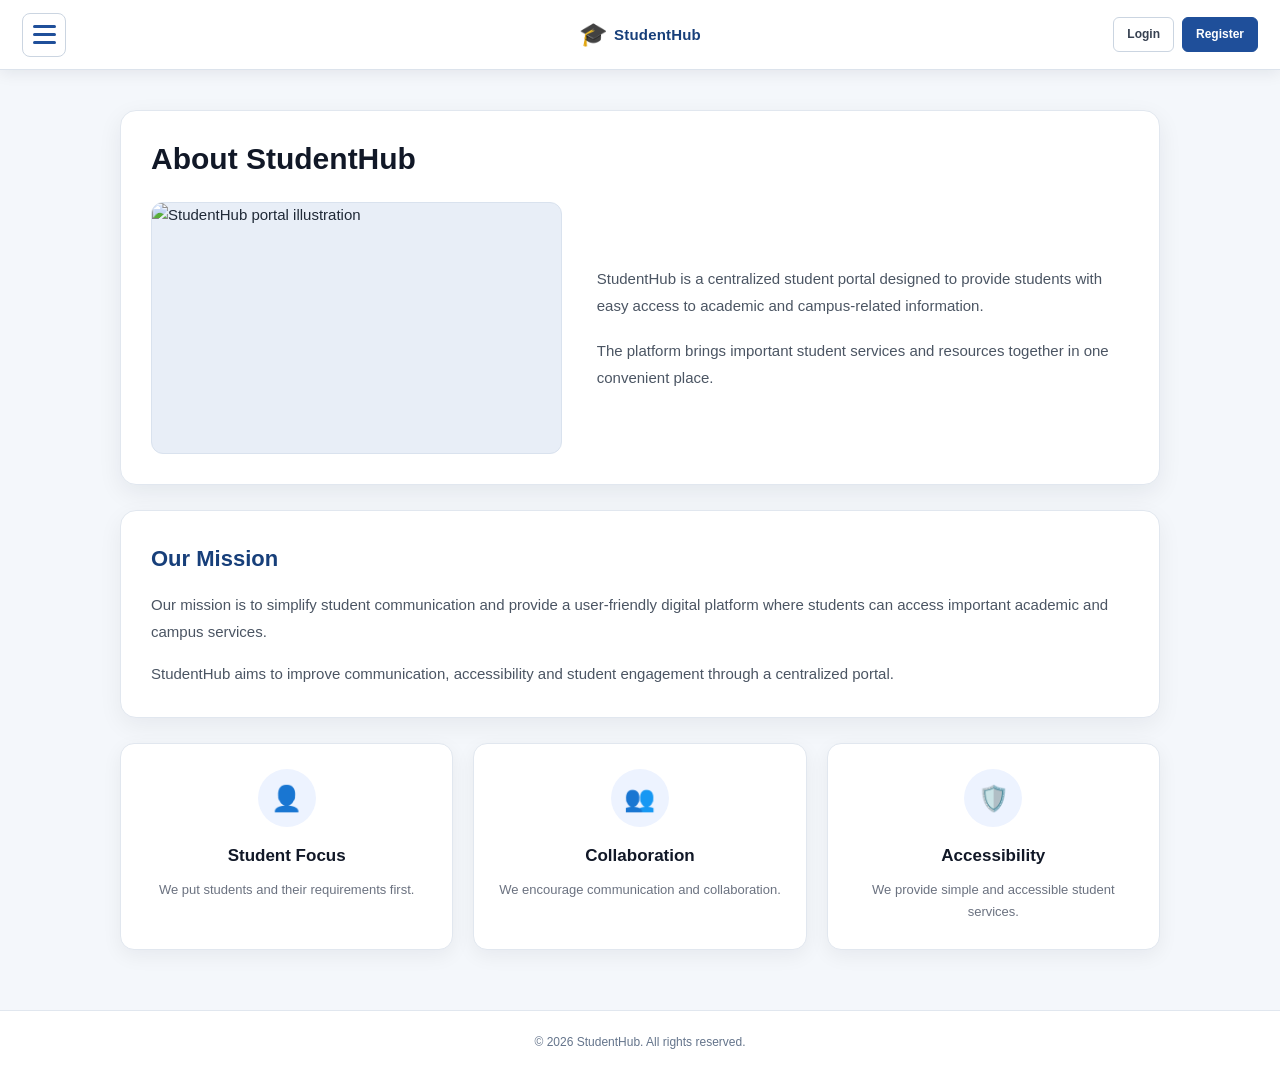
==== html/about.html @ d305c28e "Whole Push" ====
<!DOCTYPE html>
<html lang="en">

<head>

    <meta charset="UTF-8">

    <meta name="viewport"
          content="width=device-width, initial-scale=1.0">

    <title>StudentHub - About</title>

    <link rel="stylesheet"
          href="css/about.css">

</head>


<body>


<!-- =====================================================
     HEADER
     ===================================================== -->

<header class="site-header">


    <!-- =================================================
         3-LINE DROPDOWN MENU
         ================================================= -->

    <div class="menu-container">

        <details class="menu-details">


            <!-- 3 LINE BUTTON -->

            <summary class="menu-button"
                     aria-label="Open navigation menu">

                <span></span>
                <span></span>
                <span></span>

            </summary>


            <!-- =================================================
                 DROPDOWN MENU
                 ================================================= -->

            <nav class="dropdown-menu"
                 aria-label="Main navigation">


                <a href="index.html">

                    🏠
                    <span>Home</span>

                </a>


                <a href="about.html"
                   aria-current="page">

                    ⓘ
                    <span>About</span>

                </a>


                <a href="dashboard.html">

                    ▣
                    <span>Dashboard</span>

                </a>


                <a href="events.html">

                    ▦
                    <span>Events</span>

                </a>


                <a href="profile.html">

                    👤
                    <span>Profile</span>

                </a>


                <a href="contact.html">

                    ✉
                    <span>Contact</span>

                </a>


                <a href="admin.html">

                    ◉
                    <span>Admin</span>

                </a>


                <a href="faq.html">

                    ?
                    <span>FAQ</span>

                </a>


                <a href="feedback.html">

                    ♡
                    <span>Feedback</span>

                </a>


            </nav>


        </details>

    </div>



    <!-- =================================================
         CENTER LOGO
         ================================================= -->

    <a href="index.html"
       class="logo"
       aria-label="StudentHub Home">


        <span class="logo-icon">
            🎓
        </span>


        <span class="logo-text">
            StudentHub
        </span>


    </a>



    <!-- =================================================
         LOGIN / REGISTER
         ================================================= -->

    <div class="auth-buttons">


        <a href="login.html">
            Login
        </a>


        <a href="register.html">
            Register
        </a>


    </div>


</header>



<!-- =====================================================
     MAIN PAGE LAYOUT
     ===================================================== -->

<div class="page-layout">


    <!-- =================================================
         MAIN CONTENT
         ================================================= -->

    <main class="main-content">


        <!-- =================================================
             ABOUT SECTION
             ================================================= -->

        <section class="about-section"
                 aria-labelledby="about-title">


            <h1 id="about-title">
                About StudentHub
            </h1>



            <div class="about-introduction">


                <!-- ABOUT IMAGE -->

                <div class="about-image">

                    <img src="images/about-image.jpg"
                         alt="StudentHub portal illustration">

                </div>



                <!-- ABOUT DESCRIPTION -->

                <div class="about-description">


                    <p>

                        StudentHub is a centralized student
                        portal designed to provide students
                        with easy access to academic and
                        campus-related information.

                    </p>


                    <p>

                        The platform brings important
                        student services and resources
                        together in one convenient place.

                    </p>


                </div>


            </div>


        </section>



        <!-- =================================================
             MISSION SECTION
             ================================================= -->

        <section class="mission-section"
                 aria-labelledby="mission-title">


            <h2 id="mission-title">
                Our Mission
            </h2>


            <p>

                Our mission is to simplify student
                communication and provide a
                user-friendly digital platform where
                students can access important
                academic and campus services.

            </p>


            <p>

                StudentHub aims to improve communication,
                accessibility and student engagement
                through a centralized portal.

            </p>


        </section>



        <!-- =================================================
             VALUES SECTION
             ================================================= -->

        <section class="values-section"
                 aria-labelledby="values-title">


            <h2 id="values-title"
                class="visually-hidden">

                StudentHub Values

            </h2>



            <!-- VALUE 1 -->

            <article class="value-card">


                <div class="value-icon"
                     aria-hidden="true">

                    👤

                </div>


                <h3>
                    Student Focus
                </h3>


                <p>

                    We put students and their
                    requirements first.

                </p>


            </article>



            <!-- VALUE 2 -->

            <article class="value-card">


                <div class="value-icon"
                     aria-hidden="true">

                    👥

                </div>


                <h3>
                    Collaboration
                </h3>


                <p>

                    We encourage communication
                    and collaboration.

                </p>


            </article>



            <!-- VALUE 3 -->

            <article class="value-card">


                <div class="value-icon"
                     aria-hidden="true">

                    🛡️

                </div>


                <h3>
                    Accessibility
                </h3>


                <p>

                    We provide simple and
                    accessible student services.

                </p>


            </article>


        </section>


    </main>


</div>



<!-- =====================================================
     FOOTER
     ===================================================== -->

<footer class="site-footer">


    <p>

        &copy; 2026 StudentHub.
        All rights reserved.

    </p>


</footer>


</body>

</html>
---- html/css/about.css ----
/* =========================================================
   STUDENTHUB - ABOUT PAGE
   COMPLETE CSS
   HTML5 DROPDOWN - NO JAVASCRIPT
   ========================================================= */


/* =========================================================
   1. GLOBAL RESET
   ========================================================= */

*,
*::before,
*::after {
    box-sizing: border-box;
}


html {
    margin: 0;
    padding: 0;
    width: 100%;
    min-height: 100%;
    scroll-behavior: smooth;
}


body {
    margin: 0;
    padding: 0;

    width: 100%;
    min-height: 100vh;

    font-family:
        Arial,
        Helvetica,
        sans-serif;

    font-size: 15px;

    line-height: 1.6;

    color: #1f2937;

    background:
        #f4f7fb;
}


/* =========================================================
   2. LINKS
   ========================================================= */

a {
    color: inherit;
}


/* =========================================================
   3. HEADER
   ========================================================= */

.site-header {

    position: relative;

    z-index: 9999;

    width: 100%;

    height: 70px;

    display: grid;

    grid-template-columns:
        1fr
        auto
        1fr;

    align-items: center;

    padding:
        8px 22px;

    background:
        #ffffff;

    border-bottom:
        1px solid #dce3ec;

    box-shadow:
        0 3px 15px
        rgba(15, 23, 42, 0.08);

    overflow: visible;
}


/* =========================================================
   4. MENU CONTAINER
   ========================================================= */

.menu-container {

    position: relative;

    justify-self: start;

    width: 44px;

    height: 44px;

    z-index: 99999;

    overflow: visible;
}


/* =========================================================
   5. DETAILS
   ========================================================= */

.menu-details {

    position: relative;

    display: block;

    width: 44px;

    margin: 0;

    padding: 0;
}


/* =========================================================
   6. REMOVE DEFAULT DETAILS ARROW
   ========================================================= */

.menu-details > summary {
    list-style: none;
}


.menu-details > summary::-webkit-details-marker {
    display: none;
}


.menu-details > summary::marker {
    display: none;
}


/* =========================================================
   7. MENU BUTTON
   ========================================================= */

.menu-button {

    width: 44px;

    height: 44px;

    display: flex;

    flex-direction: column;

    align-items: center;

    justify-content: center;

    gap: 5px;

    margin: 0;

    padding: 0;

    background:
        #ffffff;

    border:
        1px solid #cbd5e1;

    border-radius:
        8px;

    cursor:
        pointer;

    user-select:
        none;

    position:
        relative;

    z-index:
        100000;
}


/* =========================================================
   8. MENU LINES
   ========================================================= */

.menu-button span {

    display: block;

    width: 23px;

    height: 3px;

    background:
        #1f4f9a;

    border-radius:
        5px;

    transition:
        transform 0.25s ease,
        opacity 0.25s ease;
}


/* =========================================================
   9. MENU HOVER
   ========================================================= */

.menu-button:hover {

    background:
        #edf3ff;

    border-color:
        #9bb8e5;
}


/* =========================================================
   10. MENU FOCUS
   ========================================================= */

.menu-button:focus-visible {

    outline:
        3px solid
        rgba(37, 99, 235, 0.25);

    outline-offset:
        3px;
}


/* =========================================================
   11. OPEN MENU
   ========================================================= */

.menu-details[open]
> .menu-button {

    background:
        #edf3ff;

    border-color:
        #9bb8e5;
}


/* =========================================================
   12. HAMBURGER TO X
   ========================================================= */

.menu-details[open]
> .menu-button
span:nth-child(1) {

    transform:
        translateY(8px)
        rotate(45deg);
}


.menu-details[open]
> .menu-button
span:nth-child(2) {

    opacity:
        0;
}


.menu-details[open]
> .menu-button
span:nth-child(3) {

    transform:
        translateY(-8px)
        rotate(-45deg);
}


/* =========================================================
   13. DROPDOWN MENU
   ========================================================= */

.dropdown-menu {

    position:
        absolute;

    top:
        calc(100% + 10px);

    left:
        0;

    width:
        270px;

    max-width:
        calc(100vw - 20px);

    display:
        none;

    flex-direction:
        column;

    gap:
        2px;

    margin:
        0;

    padding:
        8px;

    background:
        #ffffff;

    border:
        1px solid #d5deeb;

    border-radius:
        12px;

    box-shadow:
        0 15px 40px
        rgba(15, 23, 42, 0.20);

    overflow:
        hidden;

    z-index:
        999999;
}


/* =========================================================
   14. DISPLAY DROPDOWN WHEN OPEN
   ========================================================= */

.menu-details[open]
> .dropdown-menu {

    display:
        flex;

    animation:
        menu-open
        0.2s
        ease-out;
}


/* =========================================================
   15. DROPDOWN ANIMATION
   ========================================================= */

@keyframes menu-open {

    from {

        opacity:
            0;

        transform:
            translateY(-8px);
    }

    to {

        opacity:
            1;

        transform:
            translateY(0);
    }
}


/* =========================================================
   16. DROPDOWN LINKS
   ========================================================= */

.dropdown-menu a {

    width:
        100%;

    min-height:
        42px;

    display:
        flex;

    align-items:
        center;

    gap:
        10px;

    padding:
        10px 12px;

    margin:
        0;

    box-sizing:
        border-box;

    border-radius:
        8px;

    color:
        #243447;

    background:
        transparent;

    font-family:
        Arial,
        Helvetica,
        sans-serif;

    font-size:
        14px;

    font-weight:
        600;

    line-height:
        1.3;

    text-decoration:
        none;

    white-space:
        nowrap;

    transition:
        background 0.2s ease,
        color 0.2s ease,
        padding-left 0.2s ease;
}


/* =========================================================
   17. DROPDOWN LINK HOVER
   ========================================================= */

.dropdown-menu a:hover {

    background:
        #edf3ff;

    color:
        #1f4f9a;

    padding-left:
        16px;
}


/* =========================================================
   18. ACTIVE PAGE
   ========================================================= */

.dropdown-menu a[aria-current="page"] {

    background:
        #e7efff;

    color:
        #1f4f9a;

    font-weight:
        800;
}


/* =========================================================
   19. LOGO
   ========================================================= */

.logo {

    justify-self:
        center;

    display:
        flex;

    align-items:
        center;

    justify-content:
        center;

    gap:
        6px;

    color:
        #173f7a;

    font-family:
        Arial,
        Helvetica,
        sans-serif;

    font-size:
        15px;

    font-weight:
        800;

    text-decoration:
        none;
}


/* =========================================================
   20. LOGO ICON
   ========================================================= */

.logo-icon {

    display:
        inline-flex;

    align-items:
        center;

    justify-content:
        center;

    font-size:
        23px;

    line-height:
        1;
}


/* =========================================================
   21. LOGO TEXT
   ========================================================= */

.logo-text {

    font-size:
        15px;

    font-weight:
        800;

    letter-spacing:
        0.2px;
}


/* =========================================================
   22. AUTH BUTTONS
   ========================================================= */

.auth-buttons {

    justify-self:
        end;

    display:
        flex;

    align-items:
        center;

    gap:
        8px;
}


/* =========================================================
   23. AUTH LINKS
   ========================================================= */

.auth-buttons a {

    display:
        inline-flex;

    align-items:
        center;

    justify-content:
        center;

    min-height:
        34px;

    padding:
        7px 13px;

    border:
        1px solid #cbd5e1;

    border-radius:
        6px;

    background:
        #ffffff;

    color:
        #374151;

    font-family:
        Arial,
        Helvetica,
        sans-serif;

    font-size:
        12px;

    font-weight:
        700;

    text-decoration:
        none;

    transition:
        background 0.2s ease,
        color 0.2s ease,
        border-color 0.2s ease,
        transform 0.2s ease;
}


/* =========================================================
   24. AUTH HOVER
   ========================================================= */

.auth-buttons a:hover {

    background:
        #edf3ff;

    color:
        #1f4f9a;

    border-color:
        #a9c2e6;

    transform:
        translateY(-1px);
}


/* =========================================================
   25. REGISTER BUTTON
   ========================================================= */

.auth-buttons a:last-child {

    color:
        #ffffff;

    background:
        #1f4f9a;

    border-color:
        #1f4f9a;
}


.auth-buttons a:last-child:hover {

    color:
        #ffffff;

    background:
        #163d79;

    border-color:
        #163d79;
}


/* =========================================================
   26. PAGE LAYOUT
   ========================================================= */

.page-layout {

    width:
        100%;

    min-height:
        calc(100vh - 70px);

    display:
        block;
}


/* =========================================================
   27. MAIN CONTENT
   ========================================================= */

.main-content {

    width:
        100%;

    max-width:
        1100px;

    margin:
        0 auto;

    padding:
        40px 30px 60px;
}


/* =========================================================
   28. ABOUT SECTION
   ========================================================= */

.about-section {

    width:
        100%;

    margin:
        0;

    padding:
        30px;

    background:
        #ffffff;

    border:
        1px solid #e1e7ef;

    border-radius:
        16px;

    box-shadow:
        0 8px 25px
        rgba(15, 23, 42, 0.07);
}


/* =========================================================
   29. ABOUT TITLE
   ========================================================= */

.about-section h1 {

    margin:
        0 0 25px;

    color:
        #111827;

    font-family:
        Arial,
        Helvetica,
        sans-serif;

    font-size:
        30px;

    font-weight:
        800;

    line-height:
        1.2;
}


/* =========================================================
   30. ABOUT INTRODUCTION
   ========================================================= */

.about-introduction {

    width:
        100%;

    display:
        grid;

    grid-template-columns:
        minmax(280px, 42%)
        1fr;

    align-items:
        center;

    gap:
        35px;
}


/* =========================================================
   31. ABOUT IMAGE
   ========================================================= */

.about-image {

    width:
        100%;

    min-height:
        250px;

    overflow:
        hidden;

    border-radius:
        12px;

    background:
        #e8eef7;

    border:
        1px solid #d9e2ee;
}


/* =========================================================
   32. ABOUT IMAGE IMG
   ========================================================= */

.about-image img {

    display:
        block;

    width:
        100%;

    height:
        250px;

    object-fit:
        cover;

    object-position:
        center;
}


/* =========================================================
   33. ABOUT DESCRIPTION
   ========================================================= */

.about-description {

    width:
        100%;
}


/* =========================================================
   34. DESCRIPTION PARAGRAPHS
   ========================================================= */

.about-description p {

    margin:
        0 0 18px;

    color:
        #4b5563;

    font-family:
        Arial,
        Helvetica,
        sans-serif;

    font-size:
        15px;

    line-height:
        1.8;
}


.about-description p:last-child {

    margin-bottom:
        0;
}


/* =========================================================
   35. MISSION SECTION
   ========================================================= */

.mission-section {

    width:
        100%;

    margin:
        25px 0 0;

    padding:
        30px;

    background:
        #ffffff;

    border:
        1px solid #e1e7ef;

    border-radius:
        16px;

    box-shadow:
        0 8px 25px
        rgba(15, 23, 42, 0.06);
}


/* =========================================================
   36. MISSION TITLE
   ========================================================= */

.mission-section h2 {

    margin:
        0 0 15px;

    color:
        #173f7a;

    font-size:
        22px;

    font-weight:
        800;
}


/* =========================================================
   37. MISSION TEXT
   ========================================================= */

.mission-section p {

    margin:
        0 0 15px;

    color:
        #4b5563;

    font-size:
        15px;

    line-height:
        1.8;
}


.mission-section p:last-child {

    margin-bottom:
        0;
}


/* =========================================================
   38. VALUES SECTION
   ========================================================= */

.values-section {

    width:
        100%;

    margin:
        25px 0 0;

    display:
        grid;

    grid-template-columns:
        repeat(3, 1fr);

    gap:
        20px;
}


/* =========================================================
   39. VALUE CARD
   ========================================================= */

.value-card {

    min-width:
        0;

    padding:
        25px 20px;

    text-align:
        center;

    background:
        #ffffff;

    border:
        1px solid #e1e7ef;

    border-radius:
        14px;

    box-shadow:
        0 6px 20px
        rgba(15, 23, 42, 0.06);

    transition:
        transform 0.25s ease,
        box-shadow 0.25s ease,
        border-color 0.25s ease;
}


/* =========================================================
   40. VALUE CARD HOVER
   ========================================================= */

.value-card:hover {

    transform:
        translateY(-5px);

    border-color:
        #bdd0eb;

    box-shadow:
        0 12px 28px
        rgba(15, 23, 42, 0.10);
}


/* =========================================================
   41. VALUE ICON
   ========================================================= */

.value-icon {

    width:
        58px;

    height:
        58px;

    display:
        flex;

    align-items:
        center;

    justify-content:
        center;

    margin:
        0 auto 15px;

    border-radius:
        50%;

    background:
        #edf3ff;

    color:
        #1f4f9a;

    font-size:
        25px;
}


/* =========================================================
   42. VALUE TITLE
   ========================================================= */

.value-card h3 {

    margin:
        0 0 10px;

    color:
        #111827;

    font-size:
        17px;

    font-weight:
        800;
}


/* =========================================================
   43. VALUE DESCRIPTION
   ========================================================= */

.value-card p {

    margin:
        0;

    color:
        #6b7280;

    font-size:
        13px;

    line-height:
        1.7;
}


/* =========================================================
   44. VISUALLY HIDDEN
   ========================================================= */

.visually-hidden {

    position:
        absolute;

    width:
        1px;

    height:
        1px;

    padding:
        0;

    margin:
        -1px;

    overflow:
        hidden;

    clip:
        rect(0, 0, 0, 0);

    white-space:
        nowrap;

    border:
        0;
}


/* =========================================================
   45. FOOTER
   ========================================================= */

.site-footer {

    width:
        100%;

    padding:
        22px 20px;

    background:
        #ffffff;

    border-top:
        1px solid #e1e7ef;

    text-align:
        center;

    color:
        #64748b;

    font-size:
        12px;
}


.site-footer p {

    margin:
        0;

    line-height:
        1.6;
}


/* =========================================================
   46. TABLET
   ========================================================= */

@media (max-width: 900px) {

    .main-content {

        padding:
            30px 20px 50px;
    }


    .about-introduction {

        grid-template-columns:
            1fr;

        gap:
            25px;
    }


    .about-image {

        max-width:
            600px;

        margin:
            0 auto;
    }


    .values-section {

        grid-template-columns:
            repeat(2, 1fr);
    }

}


/* =========================================================
   47. MOBILE
   ========================================================= */

@media (max-width: 600px) {

    .site-header {

        height:
            64px;

        min-height:
            64px;

        padding:
            8px 12px;
    }


    .menu-container {

        width:
            40px;

        height:
            40px;
    }


    .menu-details {

        width:
            40px;
    }


    .menu-button {

        width:
            40px;

        height:
            40px;
    }


    .menu-button span {

        width:
            21px;

        height:
            2px;
    }


    .dropdown-menu {

        width:
            250px;

        max-width:
            calc(100vw - 20px);
    }


    .dropdown-menu a {

        min-height:
            40px;

        font-size:
            13px;
    }


    .logo {

        gap:
            4px;

        font-size:
            12px;
    }


    .logo-icon {

        font-size:
            19px;
    }


    .logo-text {

        font-size:
            12px;
    }


    .auth-buttons {

        gap:
            4px;
    }


    .auth-buttons a {

        min-height:
            30px;

        padding:
            5px 8px;

        font-size:
            10px;
    }


    .main-content {

        padding:
            18px 12px 35px;
    }


    .about-section {

        padding:
            20px;

        border-radius:
            12px;
    }


    .about-section h1 {

        font-size:
            24px;

        margin-bottom:
            20px;
    }


    .about-image {

        min-height:
            200px;
    }


    .about-image img {

        height:
            200px;
    }


    .about-description p {

        font-size:
            14px;

        line-height:
            1.7;
    }


    .mission-section {

        padding:
            20px;

        border-radius:
            12px;
    }


    .mission-section h2 {

        font-size:
            20px;
    }


    .mission-section p {

        font-size:
            14px;
    }


    .values-section {

        grid-template-columns:
            1fr;

        gap:
            15px;
    }


    .value-card {

        padding:
            22px 18px;
    }

}


/* =========================================================
   48. SMALL MOBILE
   ========================================================= */

@media (max-width: 400px) {

    .site-header {

        grid-template-columns:
            40px
            1fr
            auto;

        padding:
            7px 8px;
    }


    .logo-text {

        font-size:
            10px;
    }


    .logo-icon {

        font-size:
            16px;
    }


    .auth-buttons a {

        padding:
            4px 6px;

        font-size:
            9px;
    }


    .dropdown-menu {

        width:
            235px;

        max-width:
            calc(100vw - 16px);
    }


    .main-content {

        padding:
            12px 8px 30px;
    }


    .about-section {

        padding:
            16px;
    }


    .about-section h1 {

        font-size:
            22px;
    }

}


/* =========================================================
   49. ACCESSIBILITY
   ========================================================= */

a:focus-visible,
summary:focus-visible {

    outline:
        3px solid
        rgba(37, 99, 235, 0.30);

    outline-offset:
        3px;
}


/* =========================================================
   50. REDUCED MOTION
   ========================================================= */

@media (prefers-reduced-motion: reduce) {

    *,
    *::before,
    *::after {

        animation:
            none !important;

        transition:
            none !important;

        scroll-behavior:
            auto !important;
    }

}
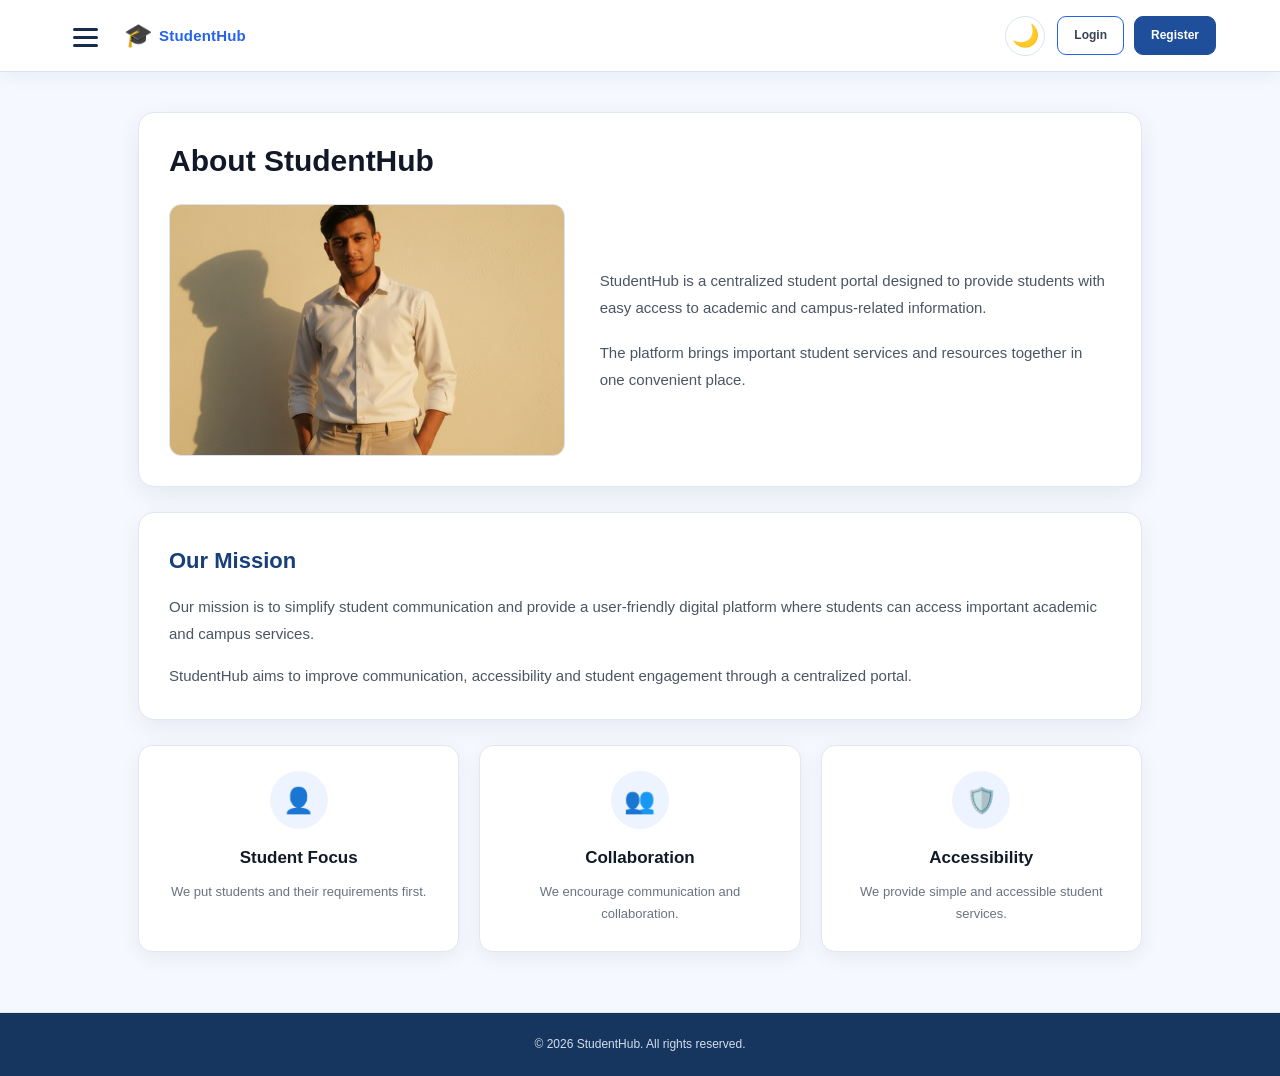
==== commit 41f9598f: "Update StudentHub pages and features Apply the shared design, connect student and contact flows to M" ====
--- a/html/about.html
+++ b/html/about.html
@@ -2,7 +2,6 @@
 <html lang="en">
 
 <head>
-
     <meta charset="UTF-8">
 
     <meta name="viewport"
@@ -10,301 +9,362 @@
 
     <title>StudentHub - About</title>
 
-    <link rel="stylesheet"
-          href="css/about.css">
-
+    <link rel="stylesheet" href="css/about.css">
+
+    <style>
+        /* ==========================================
+           HEADER - HAMBURGER MENU + THEME
+           ========================================== */
+
+        .site-header {
+            display: flex;
+            align-items: center;
+            width: 100%;
+        }
+
+        .menu-container {
+            position: relative;
+            flex-shrink: 0;
+        }
+
+        .menu-button {
+            width: 42px;
+            height: 42px;
+            border: none;
+            background: transparent;
+            cursor: pointer;
+            display: flex;
+            flex-direction: column;
+            justify-content: center;
+            align-items: center;
+            gap: 5px;
+            border-radius: 6px;
+            padding: 0;
+        }
+
+        .menu-button span {
+            display: block;
+            width: 25px;
+            height: 3px;
+            background: currentColor;
+            border-radius: 3px;
+            transition: 0.3s;
+        }
+
+        .menu-button:hover {
+            background: rgba(127, 127, 127, 0.15);
+        }
+
+        .dropdown-menu {
+            display: none;
+            position: absolute;
+            top: 48px;
+            left: 0;
+            width: 220px;
+            padding: 10px;
+            flex-direction: column;
+            gap: 5px;
+            background: #ffffff;
+            border-radius: 8px;
+            box-shadow: 0 8px 25px rgba(0, 0, 0, 0.20);
+            z-index: 1000;
+        }
+
+        .dropdown-menu.active {
+            display: flex;
+        }
+
+        .dropdown-menu a {
+            padding: 10px;
+            text-decoration: none;
+            color: #222222;
+            border-radius: 6px;
+        }
+
+        .dropdown-menu a:hover {
+            background: #eeeeee;
+        }
+
+        /* ==========================================
+           LOGO AND RIGHT-SIDE CONTROLS
+           ========================================== */
+
+        .logo {
+            margin-left: 20px;
+        }
+
+        .header-right {
+            margin-left: auto;
+            display: flex;
+            align-items: center;
+            justify-content: flex-end;
+            gap: 12px;
+        }
+
+        .theme-button {
+            width: 42px;
+            height: 42px;
+            border: none;
+            background: transparent;
+            font-size: 22px;
+            cursor: pointer;
+            border-radius: 6px;
+            padding: 0;
+        }
+
+        .theme-button:hover {
+            background: rgba(127, 127, 127, 0.15);
+        }
+
+        .auth-buttons {
+            display: flex;
+            align-items: center;
+            gap: 10px;
+        }
+
+        .auth-buttons a {
+            display: inline-flex;
+            align-items: center;
+            justify-content: center;
+            padding: 9px 16px;
+            text-decoration: none;
+            border-radius: 6px;
+            white-space: nowrap;
+        }
+
+        /* ==========================================
+           DARK THEME
+           ========================================== */
+
+        body {
+            transition: background-color 0.3s ease, color 0.3s ease;
+        }
+
+        body.dark-theme {
+            background: #111827;
+            color: #f3f4f6;
+        }
+
+        body.dark-theme .site-header,
+        body.dark-theme .about-section,
+        body.dark-theme .mission-section,
+        body.dark-theme .value-card,
+        body.dark-theme .site-footer {
+            background: #1f2937;
+            color: #f3f4f6;
+        }
+
+        body.dark-theme .dropdown-menu {
+            background: #1f2937;
+        }
+
+        body.dark-theme .dropdown-menu a {
+            color: #ffffff;
+        }
+
+        body.dark-theme .dropdown-menu a:hover {
+            background: #374151;
+        }
+
+        body.dark-theme p,
+        body.dark-theme h1,
+        body.dark-theme h2,
+        body.dark-theme h3 {
+            color: #f3f4f6;
+        }
+
+        /* ==========================================
+           MOBILE
+           ========================================== */
+
+        @media (max-width: 768px) {
+
+            .header-right {
+                gap: 6px;
+            }
+
+            .auth-buttons {
+                gap: 5px;
+            }
+
+            .auth-buttons a {
+                padding: 7px 10px;
+                font-size: 14px;
+            }
+
+            .logo {
+                margin-left: 10px;
+            }
+
+            .logo-text {
+                font-size: 18px;
+            }
+        }
+    </style>
+    <link rel="stylesheet" href="css/shared.css">
 </head>
 
-
 <body>
 
-
-<!-- =====================================================
-     HEADER
-     ===================================================== -->
-
 <header class="site-header">
 
-
-    <!-- =================================================
-         3-LINE DROPDOWN MENU
-         ================================================= -->
-
+    <!-- HAMBURGER MENU -->
     <div class="menu-container">
 
-        <details class="menu-details">
-
-
-            <!-- 3 LINE BUTTON -->
-
-            <summary class="menu-button"
-                     aria-label="Open navigation menu">
-
-                <span></span>
-                <span></span>
-                <span></span>
-
-            </summary>
-
-
-            <!-- =================================================
-                 DROPDOWN MENU
-                 ================================================= -->
-
-            <nav class="dropdown-menu"
-                 aria-label="Main navigation">
-
-
-                <a href="index.html">
-
-                    🏠
-                    <span>Home</span>
-
-                </a>
-
-
-                <a href="about.html"
-                   aria-current="page">
-
-                    ⓘ
-                    <span>About</span>
-
-                </a>
-
-
-                <a href="dashboard.html">
-
-                    ▣
-                    <span>Dashboard</span>
-
-                </a>
-
-
-                <a href="events.html">
-
-                    ▦
-                    <span>Events</span>
-
-                </a>
-
-
-                <a href="profile.html">
-
-                    👤
-                    <span>Profile</span>
-
-                </a>
-
-
-                <a href="contact.html">
-
-                    ✉
-                    <span>Contact</span>
-
-                </a>
-
-
-                <a href="admin.html">
-
-                    ◉
-                    <span>Admin</span>
-
-                </a>
-
-
-                <a href="faq.html">
-
-                    ?
-                    <span>FAQ</span>
-
-                </a>
-
-
-                <a href="feedback.html">
-
-                    ♡
-                    <span>Feedback</span>
-
-                </a>
-
-
-            </nav>
-
-
-        </details>
+        <button id="menuToggle"
+                class="menu-button"
+                type="button"
+                aria-label="Open navigation menu"
+                aria-expanded="false">
+
+            <span></span>
+            <span></span>
+            <span></span>
+
+        </button>
+
+        <!-- NAVIGATION -->
+        <nav id="sidebar"
+             class="dropdown-menu"
+             aria-label="Main navigation">
+
+            <a href="index.html">🏠 <span>Home</span></a>
+
+            <a href="about.html" aria-current="page">
+                ⓘ <span>About</span>
+            </a>
+
+            <a href="dashboard.php">▣ <span>Dashboard</span></a>
+
+            <a href="events.html">▦ <span>Events</span></a>
+
+            <a href="profile.php">👤 <span>Profile</span></a>
+
+            <a href="contact.html">✉ <span>Contact</span></a>
+
+            <a href="admin.html">◉ <span>Admin</span></a>
+
+            <a href="faq.html">? <span>FAQ</span></a>
+
+            <a href="faq.html#feedback">♡ <span>Feedback</span></a>
+
+        </nav>
 
     </div>
 
 
-
-    <!-- =================================================
-         CENTER LOGO
-         ================================================= -->
-
+    <!-- LOGO -->
     <a href="index.html"
        class="logo"
        aria-label="StudentHub Home">
 
-
-        <span class="logo-icon">
-            🎓
-        </span>
-
-
-        <span class="logo-text">
-            StudentHub
-        </span>
-
+        <span class="logo-icon">🎓</span>
+
+        <span class="logo-text">StudentHub</span>
 
     </a>
 
 
-
-    <!-- =================================================
-         LOGIN / REGISTER
-         ================================================= -->
-
-    <div class="auth-buttons">
-
-
-        <a href="login.html">
-            Login
-        </a>
-
-
-        <a href="register.html">
-            Register
-        </a>
-
+    <!-- RIGHT SIDE: THEME + LOGIN + REGISTER -->
+    <div class="header-right">
+
+        <button id="themeToggle"
+                class="theme-button"
+                type="button"
+                aria-label="Switch to dark mode">
+            🌙
+        </button>
+
+        <div class="auth-buttons">
+
+            <a href="login.html">
+                Login
+            </a>
+
+            <a href="register.html">
+                Register
+            </a>
+
+        </div>
 
     </div>
 
-
 </header>
 
 
-
-<!-- =====================================================
-     MAIN PAGE LAYOUT
-     ===================================================== -->
-
+<!-- MAIN PAGE LAYOUT -->
 <div class="page-layout">
 
-
-    <!-- =================================================
-         MAIN CONTENT
-         ================================================= -->
-
     <main class="main-content">
 
-
-        <!-- =================================================
-             ABOUT SECTION
-             ================================================= -->
-
+        <!-- ABOUT SECTION -->
         <section class="about-section"
                  aria-labelledby="about-title">
-
 
             <h1 id="about-title">
                 About StudentHub
             </h1>
 
-
-
             <div class="about-introduction">
 
-
-                <!-- ABOUT IMAGE -->
-
                 <div class="about-image">
 
-                    <img src="images/about-image.jpg"
+                    <img src="img.png"
                          alt="StudentHub portal illustration">
 
                 </div>
 
-
-
-                <!-- ABOUT DESCRIPTION -->
-
                 <div class="about-description">
 
-
                     <p>
-
                         StudentHub is a centralized student
                         portal designed to provide students
                         with easy access to academic and
                         campus-related information.
-
                     </p>
 
-
                     <p>
-
                         The platform brings important
                         student services and resources
                         together in one convenient place.
-
                     </p>
 
-
                 </div>
 
-
             </div>
 
-
         </section>
 
 
-
-        <!-- =================================================
-             MISSION SECTION
-             ================================================= -->
-
+        <!-- MISSION SECTION -->
         <section class="mission-section"
                  aria-labelledby="mission-title">
-
 
             <h2 id="mission-title">
                 Our Mission
             </h2>
 
-
             <p>
-
                 Our mission is to simplify student
                 communication and provide a
                 user-friendly digital platform where
                 students can access important
                 academic and campus services.
-
             </p>
 
-
             <p>
-
                 StudentHub aims to improve communication,
                 accessibility and student engagement
                 through a centralized portal.
-
             </p>
 
-
         </section>
 
 
-
-        <!-- =================================================
-             VALUES SECTION
-             ================================================= -->
-
+        <!-- VALUES SECTION -->
         <section class="values-section"
                  aria-labelledby="values-title">
 
-
             <h2 id="values-title"
                 class="visually-hidden">
 
@@ -312,125 +372,73 @@
 
             </h2>
 
-
-
-            <!-- VALUE 1 -->
-
             <article class="value-card">
 
-
-                <div class="value-icon"
-                     aria-hidden="true">
-
+                <div class="value-icon" aria-hidden="true">
                     👤
-
                 </div>
 
-
-                <h3>
-                    Student Focus
-                </h3>
-
+                <h3>Student Focus</h3>
 
                 <p>
-
                     We put students and their
                     requirements first.
-
                 </p>
 
-
             </article>
 
 
-
-            <!-- VALUE 2 -->
-
             <article class="value-card">
 
-
-                <div class="value-icon"
-                     aria-hidden="true">
-
+                <div class="value-icon" aria-hidden="true">
                     👥
-
                 </div>
 
-
-                <h3>
-                    Collaboration
-                </h3>
-
+                <h3>Collaboration</h3>
 
                 <p>
-
                     We encourage communication
                     and collaboration.
-
                 </p>
 
-
             </article>
 
 
-
-            <!-- VALUE 3 -->
-
             <article class="value-card">
 
-
-                <div class="value-icon"
-                     aria-hidden="true">
-
+                <div class="value-icon" aria-hidden="true">
                     🛡️
-
                 </div>
 
-
-                <h3>
-                    Accessibility
-                </h3>
-
+                <h3>Accessibility</h3>
 
                 <p>
-
                     We provide simple and
                     accessible student services.
-
                 </p>
 
-
             </article>
 
-
         </section>
 
-
     </main>
 
-
 </div>
 
 
-
-<!-- =====================================================
-     FOOTER
-     ===================================================== -->
-
+<!-- FOOTER -->
 <footer class="site-footer">
 
-
     <p>
-
         &copy; 2026 StudentHub.
         All rights reserved.
-
     </p>
 
-
 </footer>
 
 
+<!-- JAVASCRIPT -->
+<script src="../javascript/about.js" defer></script>
+
 </body>
-
 </html>
--- a/html/css/shared.css
+++ b/html/css/shared.css
@@ -0,0 +1,384 @@
+:root {
+    color-scheme: light;
+    --font-sans: "Inter", "Segoe UI", Roboto, "Helvetica Neue", Arial, sans-serif;
+    --brand: #2563eb;
+    --brand-strong: #1d4ed8;
+    --page-bg: #f5f8ff;
+    --surface: #ffffff;
+    --text: #172b4d;
+    --muted: #5b6b82;
+    --border: #d9e4f2;
+    --shadow: 0 12px 32px rgba(23, 43, 77, 0.08);
+    --shadow-soft: 0 5px 18px rgba(23, 43, 77, 0.06);
+}
+
+body.dark-theme :is(h1, h2, h3, h4, h5, h6, label, legend, dt, dd) {
+    color: var(--text) !important;
+}
+
+body.dark-theme :is(p, small, figcaption):not(.section-label):not(.page-label) {
+    color: var(--muted) !important;
+}
+
+html {
+    scroll-behavior: smooth;
+}
+
+*,
+*::before,
+*::after {
+    box-sizing: border-box;
+}
+
+body {
+    display: flex;
+    flex-direction: column;
+    min-height: 100vh;
+    margin: 0;
+    font-family: var(--font-sans);
+    font-feature-settings: "kern" 1, "liga" 1;
+    line-height: 1.6;
+    text-rendering: optimizeLegibility;
+    background: var(--page-bg);
+    color: var(--text);
+    transition: background-color 180ms ease, color 180ms ease;
+}
+
+body p,
+body small,
+body figcaption {
+    color: var(--muted);
+}
+
+body :is(h1, h2, h3, h4, h5, h6, label, legend, dt, dd) {
+    color: var(--text);
+}
+
+body.dark-theme {
+    color-scheme: dark;
+    --page-bg: #0f172a;
+    --surface: #1e293b;
+    --text: #f8fafc;
+    --muted: #cbd5e1;
+    --border: #475569;
+    --shadow: 0 12px 32px rgba(0, 0, 0, 0.28);
+    --shadow-soft: 0 5px 18px rgba(0, 0, 0, 0.18);
+}
+
+button,
+input,
+select,
+textarea {
+    font: inherit;
+}
+
+input,
+select,
+textarea,
+button {
+    letter-spacing: inherit;
+}
+
+a,
+button {
+    transition: color 160ms ease, background-color 160ms ease,
+        border-color 160ms ease, box-shadow 160ms ease, transform 160ms ease;
+}
+
+:focus-visible {
+    outline: 3px solid rgba(37, 99, 235, 0.5);
+    outline-offset: 3px;
+}
+
+.site-header,
+.top-header {
+    display: flex;
+    align-items: center;
+    gap: 16px;
+    position: sticky;
+    top: 0;
+    z-index: 1000;
+    min-height: 72px;
+    padding: 12px clamp(16px, 5vw, 64px);
+    background: var(--surface);
+    border-bottom: 1px solid var(--border);
+    box-shadow: 0 4px 18px rgba(23, 43, 77, 0.06);
+}
+
+.site-header .logo,
+.top-header .logo {
+    color: var(--brand);
+}
+
+.site-header .logo,
+.top-header .logo,
+.logo {
+    margin-left: 0;
+    text-decoration: none;
+}
+
+.site-header .menu-container,
+.site-header .menu-details,
+.top-header .menu-container,
+.top-header .menu-details {
+    flex-shrink: 0;
+}
+
+.menu-button,
+.theme-button,
+.theme-toggle,
+.toggle-password {
+    color: var(--text);
+    border-color: var(--border);
+    border-radius: 10px;
+    background-color: var(--surface);
+    transition: background-color 160ms ease, color 160ms ease,
+        border-color 160ms ease, transform 160ms ease;
+}
+
+.menu-button,
+.theme-button,
+.theme-toggle {
+    display: inline-flex;
+    align-items: center;
+    justify-content: center;
+}
+
+.theme-button,
+.theme-toggle {
+    width: 40px;
+    height: 40px;
+    flex: 0 0 auto;
+    border: 1px solid var(--border);
+    border-radius: 50%;
+    background: var(--surface);
+    cursor: pointer;
+}
+
+.menu-button:hover,
+.theme-button:hover,
+.theme-toggle:hover,
+.toggle-password:hover {
+    background-color: #eff6ff;
+    color: var(--brand-strong);
+}
+
+.dropdown-menu {
+    z-index: 1100;
+    border: 1px solid var(--border);
+    border-radius: 12px;
+    background: var(--surface);
+    color: var(--text);
+    box-shadow: var(--shadow);
+    gap: 4px;
+}
+
+.dropdown-menu a {
+    color: var(--text);
+    border-radius: 8px;
+    text-decoration: none;
+}
+
+.dropdown-menu a:hover,
+.dropdown-menu a[aria-current="page"] {
+    background: #eff6ff;
+    color: var(--brand-strong);
+}
+
+.site-header .auth-buttons,
+.site-header .header-actions,
+.site-header .header-right,
+.top-header .header-actions {
+    align-items: center;
+}
+
+main {
+    flex: 1 0 auto;
+    width: 100%;
+}
+
+.main-content,
+.login-main,
+.profile-main,
+.faq-page {
+    width: min(100%, 1240px);
+    margin-inline: auto;
+    padding-inline: clamp(16px, 4vw, 48px);
+    box-sizing: border-box;
+}
+
+:is(.main-content, .login-main, .profile-main, .faq-page) > :first-child {
+    margin-top: 0;
+}
+
+:is(.main-content, .login-main, .profile-main, .faq-page) > :last-child {
+    margin-bottom: 0;
+}
+
+:is(.login-section, .register-section, .contact-section, .contact-information,
+    .contact-card, .faq-item, .summary-card, .dashboard-panel, .profile-card,
+    .profile-details, .event-card, .event-item, .admin-card, .admin-panel,
+    .modal-box) {
+    border-color: var(--border);
+    border-radius: 16px;
+    box-shadow: var(--shadow-soft);
+}
+
+a {
+    color: var(--brand-strong);
+}
+
+input,
+select,
+textarea {
+    border-color: var(--border);
+    border-radius: 9px;
+}
+
+input:focus,
+select:focus,
+textarea:focus {
+    border-color: var(--brand);
+    box-shadow: 0 0 0 3px rgba(37, 99, 235, 0.14);
+    outline: none;
+}
+
+.auth-buttons a,
+.login-submit,
+.register-submit,
+.register-event,
+.event-search > button,
+.faq-pagination button.active,
+.modal-ok,
+button[type="submit"] {
+    border-color: var(--brand);
+    border-radius: 9px;
+}
+
+.auth-buttons a:hover,
+.login-submit:hover,
+.register-submit:hover,
+.register-event:hover,
+.event-search > button:hover,
+.modal-ok:hover,
+button[type="submit"]:hover {
+    transform: translateY(-1px);
+}
+
+.site-footer,
+.footer {
+    margin-top: auto;
+    background: #17365f;
+    color: #e2e8f0;
+}
+
+.site-footer a,
+.footer a {
+    color: #dbeafe;
+}
+
+.site-footer p,
+.footer p {
+    color: #d2deef;
+}
+
+body.dark-theme .site-header,
+body.dark-theme .top-header,
+body.dark-theme .dropdown-menu,
+body.dark-theme .login-section,
+body.dark-theme .register-section,
+body.dark-theme .contact-section,
+body.dark-theme .contact-information,
+body.dark-theme .contact-card,
+body.dark-theme .faq-item,
+body.dark-theme .summary-card,
+body.dark-theme .dashboard-panel,
+body.dark-theme .profile-card,
+body.dark-theme .modal-box {
+    background-color: var(--surface);
+    color: var(--text);
+    border-color: var(--border);
+    box-shadow: var(--shadow-soft);
+}
+
+body.dark-theme .dropdown-menu a,
+body.dark-theme .site-header .logo,
+body.dark-theme .top-header .logo {
+    color: var(--text);
+}
+
+body.dark-theme input,
+body.dark-theme select,
+body.dark-theme textarea {
+    background-color: #0f172a;
+    color: var(--text);
+    border-color: var(--border);
+}
+
+body.dark-theme .menu-button:hover,
+body.dark-theme .theme-button:hover,
+body.dark-theme .theme-toggle:hover,
+body.dark-theme .dropdown-menu a:hover,
+body.dark-theme .dropdown-menu a[aria-current="page"] {
+    background-color: #263a57;
+    color: #bfdbfe;
+}
+
+@media (max-width: 640px) {
+    .site-header,
+    .top-header {
+        flex-wrap: wrap;
+        gap: 8px 12px;
+        padding-left: 16px;
+        padding-right: 16px;
+    }
+
+    .site-header .logo,
+    .top-header .logo,
+    .logo {
+        min-width: 0;
+        font-size: 1.15rem;
+    }
+
+    .site-header .auth-buttons,
+    .site-header .header-actions,
+    .site-header .header-right,
+    .top-header .header-actions {
+        flex-wrap: wrap;
+        gap: 8px;
+        margin-left: auto;
+    }
+
+    .site-header .auth-buttons a {
+        padding: 8px 10px;
+    }
+
+    .top-header .header-content {
+        flex-wrap: wrap;
+        gap: 8px 12px;
+        width: 100%;
+        padding: 8px 0;
+    }
+
+    .dropdown-menu {
+        max-width: calc(100vw - 32px);
+    }
+
+    .main-content,
+    .login-main,
+    .profile-main,
+    .faq-page {
+        padding-inline: 16px;
+    }
+}
+
+@media (prefers-reduced-motion: reduce) {
+    *,
+    *::before,
+    *::after {
+        scroll-behavior: auto !important;
+        transition-duration: 0.01ms !important;
+        animation-duration: 0.01ms !important;
+        animation-iteration-count: 1 !important;
+    }
+}
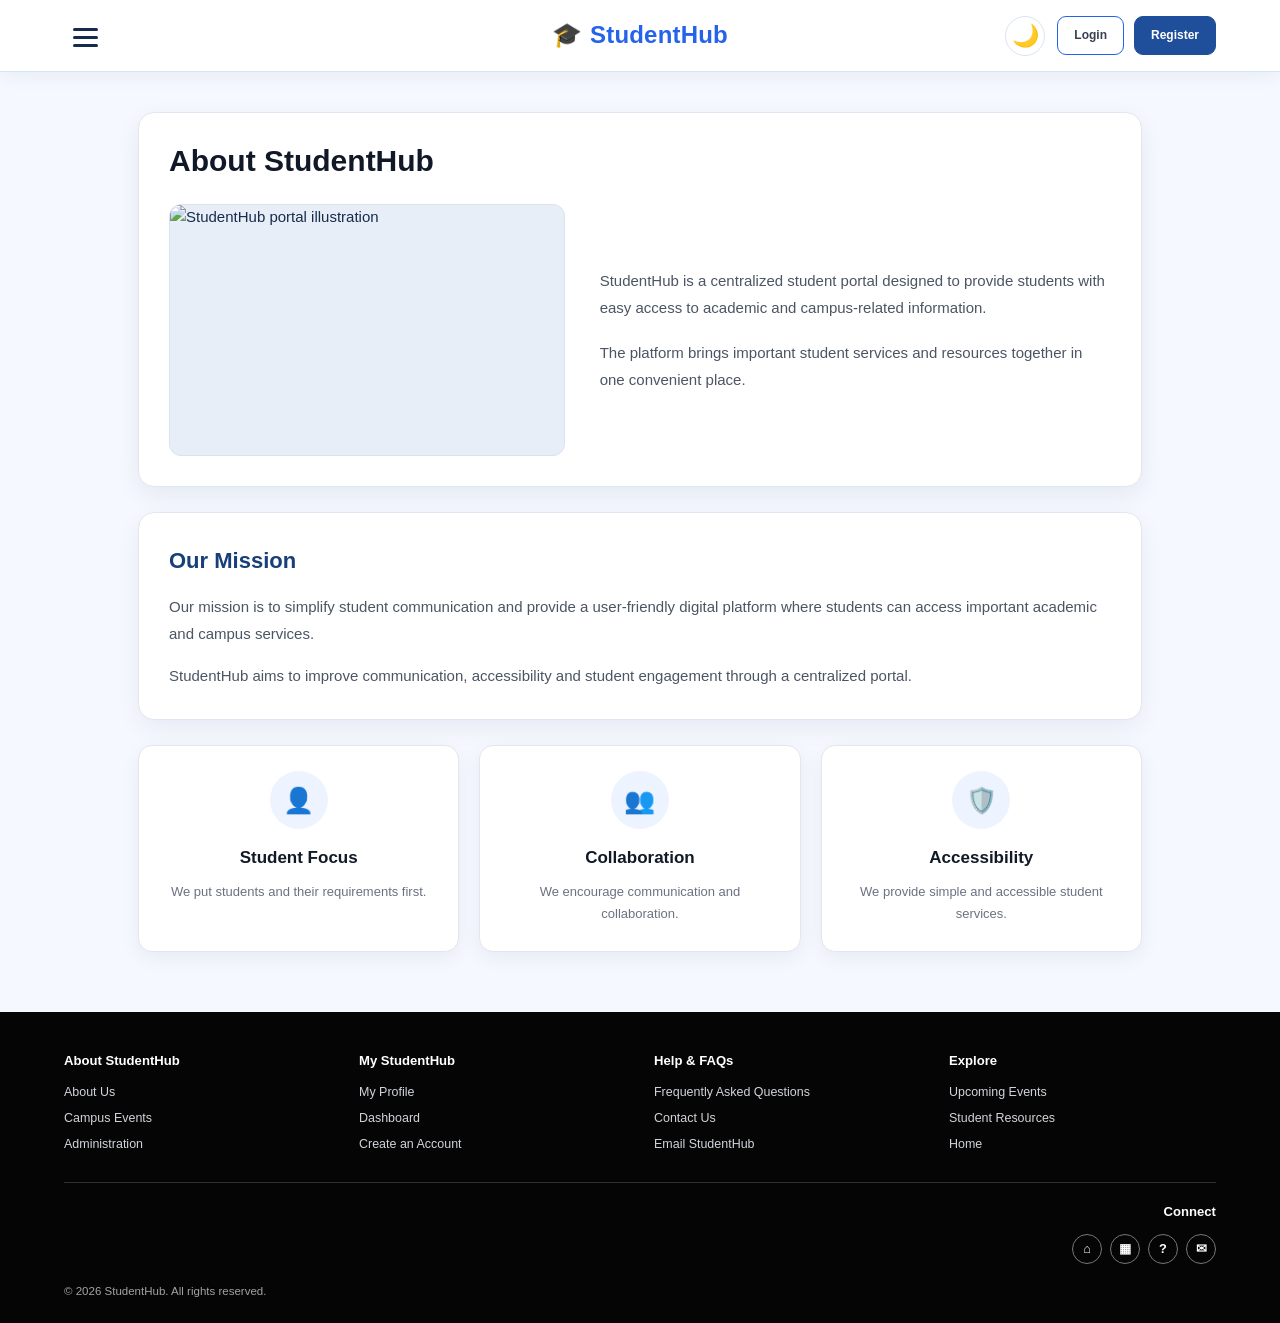
==== commit 0349c2c5: "Complete StudentHub application features Add secure authentication, student and event administration" ====
--- a/html/about.html
+++ b/html/about.html
@@ -201,7 +201,7 @@
             }
         }
     </style>
-    <link rel="stylesheet" href="css/shared.css">
+    <link rel="stylesheet" href="css/shared.css?v=5">
 </head>
 
 <body>
@@ -309,7 +309,7 @@
 
                 <div class="about-image">
 
-                    <img src="img.png"
+                    <img /*src="img.png"*/
                          alt="StudentHub portal illustration">
 
                 </div>
@@ -427,18 +427,35 @@
 
 
 <!-- FOOTER -->
-<footer class="site-footer">
-
-    <p>
-        &copy; 2026 StudentHub.
-        All rights reserved.
-    </p>
-
+<footer class="studenthub-footer">
+    <div class="studenthub-footer__inner">
+        <div class="studenthub-footer__columns">
+            <section class="studenthub-footer__column"><h2>About StudentHub</h2><ul>
+                <li><a href="about.html">About Us</a></li><li><a href="events.html">Campus Events</a></li><li><a href="admin.html">Administration</a></li>
+            </ul></section>
+            <section class="studenthub-footer__column"><h2>My StudentHub</h2><ul>
+                <li><a href="profile.php">My Profile</a></li><li><a href="dashboard.php">Dashboard</a></li><li><a href="register.html">Create an Account</a></li>
+            </ul></section>
+            <section class="studenthub-footer__column"><h2>Help &amp; FAQs</h2><ul>
+                <li><a href="faq.html">Frequently Asked Questions</a></li><li><a href="contact.html">Contact Us</a></li><li><a href="mailto:info@studenthub.com">Email StudentHub</a></li>
+            </ul></section>
+            <section class="studenthub-footer__column"><h2>Explore</h2><ul>
+                <li><a href="events.html">Upcoming Events</a></li><li><a href="about.html">Student Resources</a></li><li><a href="index.html">Home</a></li>
+            </ul></section>
+        </div>
+        <div class="studenthub-footer__bottom">
+<div class="studenthub-footer__connect"><h2>Connect</h2><nav class="studenthub-footer__icons" aria-label="StudentHub quick links">
+                <a href="index.html" aria-label="Home">⌂</a><a href="events.html" aria-label="Events">▦</a><a href="faq.html" aria-label="Help and FAQs">?</a><a href="mailto:info@studenthub.com" aria-label="Email StudentHub">✉</a>
+            </nav></div>
+        </div>
+        <p class="studenthub-footer__legal">&copy; 2026 StudentHub. All rights reserved.</p>
+    </div>
 </footer>
 
 
 <!-- JAVASCRIPT -->
 <script src="../javascript/about.js" defer></script>
 
+<script src="../javascript/session-nav.js" defer></script>
 </body>
 </html>
--- a/html/css/shared.css
+++ b/html/css/shared.css
@@ -280,6 +280,151 @@
 .site-footer p,
 .footer p {
     color: #d2deef;
+}
+
+.studenthub-footer {
+    width: 100%;
+    margin-top: auto;
+    padding: 38px clamp(20px, 5vw, 64px) 22px;
+    background: #050505;
+    color: #f8fafc;
+    font-size: 0.78rem;
+}
+
+.studenthub-footer a {
+    color: #d1d5db;
+    text-decoration: none;
+}
+
+.studenthub-footer a:hover,
+.studenthub-footer a:focus-visible {
+    color: #ffffff;
+    text-decoration: underline;
+}
+
+.studenthub-footer__inner {
+    width: min(100%, 1240px);
+    margin-inline: auto;
+}
+
+.studenthub-footer__columns {
+    display: grid;
+    grid-template-columns: repeat(4, minmax(0, 1fr));
+    gap: 28px;
+    padding-bottom: 28px;
+}
+
+.studenthub-footer__column h2,
+.studenthub-footer__connect h2 {
+    margin: 0 0 12px;
+    color: #ffffff !important;
+    font-size: 0.82rem;
+    font-weight: 700;
+}
+
+.studenthub-footer__column ul {
+    display: grid;
+    gap: 6px;
+    margin: 0;
+    padding: 0;
+    list-style: none;
+}
+
+.studenthub-footer__column a {
+    display: inline-block;
+    line-height: 1.45;
+}
+
+.studenthub-footer__bottom {
+    display: flex;
+    align-items: center;
+    justify-content: flex-end;
+    gap: 24px;
+    padding-top: 18px;
+    border-top: 1px solid #303030;
+}
+
+.studenthub-footer__connect {
+    text-align: right;
+}
+
+.studenthub-footer__icons {
+    display: flex;
+    justify-content: flex-end;
+    gap: 8px;
+}
+
+.studenthub-footer__icons a {
+    display: inline-flex;
+    width: 30px;
+    height: 30px;
+    align-items: center;
+    justify-content: center;
+    border: 1px solid #777777;
+    border-radius: 50%;
+    color: #ffffff;
+    font-size: 0.8rem;
+    font-weight: 700;
+}
+
+.studenthub-footer__legal {
+    margin: 18px 0 0;
+    color: #a3a3a3 !important;
+    font-size: 0.72rem;
+}
+
+.studenthub-footer--compact,
+.studenthub-footer--minimal {
+    padding: 14px 20px;
+    text-align: center;
+}
+
+.studenthub-footer--compact nav {
+    display: flex;
+    flex-wrap: wrap;
+    justify-content: center;
+    gap: 8px 20px;
+}
+
+.studenthub-footer--compact .studenthub-footer__legal,
+.studenthub-footer--minimal .studenthub-footer__legal {
+    margin: 8px 0 0;
+}
+
+body.dark-theme .studenthub-footer {
+    background: #050505;
+    color: #f8fafc;
+}
+
+body.dark-theme .studenthub-footer :is(h2, p, a) {
+    color: #f8fafc !important;
+}
+
+@media (max-width: 700px) {
+    .studenthub-footer__columns {
+        grid-template-columns: repeat(2, minmax(0, 1fr));
+        gap: 24px 18px;
+    }
+
+    .studenthub-footer__bottom {
+        align-items: flex-start;
+        flex-direction: column;
+    }
+
+    .studenthub-footer__connect {
+        text-align: left;
+    }
+
+    .studenthub-footer__icons {
+        justify-content: flex-start;
+    }
+}
+
+@media (max-width: 380px) {
+    .studenthub-footer__columns {
+        grid-template-columns: 1fr 1fr;
+        gap: 20px 12px;
+    }
 }
 
 body.dark-theme .site-header,
@@ -382,3 +527,148 @@
         animation-iteration-count: 1 !important;
     }
 }
+
+.site-header {
+    display: grid;
+    grid-template-columns: minmax(0, 1fr) auto minmax(0, 1fr);
+    gap: 12px;
+}
+
+.site-header > .menu-container {
+    grid-column: 1;
+    grid-row: 1;
+    justify-self: start;
+}
+
+.site-header > .logo {
+    grid-column: 2;
+    grid-row: 1;
+    display: inline-flex;
+    align-items: center;
+    justify-content: center;
+    gap: 8px;
+    justify-self: center;
+    white-space: nowrap;
+    font-size: 1.5rem;
+    font-weight: 700;
+}
+
+.site-header > .logo .logo-text {
+    font-size: inherit !important;
+    font-weight: 700 !important;
+}
+
+.site-header > .header-actions,
+.site-header > .header-right,
+.site-header > .auth-buttons {
+    grid-column: 3;
+    grid-row: 1;
+    justify-self: end;
+    margin-left: 0;
+}
+
+.site-header > .logo .logo-icon {
+    font-size: 1.5rem !important;
+    line-height: 1;
+}
+
+.site-header > .logo {
+    font-size: 1.5rem !important;
+}
+
+.top-header .header-content {
+    position: relative;
+    display: grid;
+    grid-template-columns: minmax(0, 1fr) auto minmax(0, 1fr);
+    align-items: center;
+    gap: 12px;
+    width: 100%;
+    max-width: none;
+}
+
+.top-header .header-brand {
+    display: contents;
+}
+
+.top-header .header-brand > .menu-details {
+    grid-column: 1;
+    grid-row: 1;
+    justify-self: start;
+}
+
+.top-header .header-brand > .logo {
+    grid-column: 2;
+    grid-row: 1;
+    display: inline-flex;
+    align-items: center;
+    justify-content: center;
+    gap: 8px;
+    justify-self: center;
+    white-space: nowrap;
+    font-size: 1.5rem;
+    font-weight: 700;
+}
+
+.top-header .header-brand > .logo .logo-text {
+    font-size: inherit !important;
+    font-weight: 700 !important;
+}
+
+.top-header .header-brand > .logo .logo-icon {
+    font-size: 1.5rem !important;
+    line-height: 1;
+}
+
+.top-header .header-brand > .logo {
+    font-size: 1.5rem !important;
+}
+
+.top-header .header-actions {
+    grid-column: 3;
+    grid-row: 1;
+    justify-self: end;
+}
+
+@media (max-width: 640px) {
+    .site-header {
+        grid-template-columns: minmax(40px, 1fr) auto minmax(40px, 1fr);
+        row-gap: 8px;
+    }
+
+    .site-header > .header-actions,
+    .site-header > .header-right,
+    .site-header > .auth-buttons {
+        grid-column: 1 / -1;
+        grid-row: 2;
+        justify-self: end;
+    }
+
+    .site-header > .logo,
+    .top-header .header-brand > .logo {
+        font-size: 1.25rem !important;
+    }
+
+    .site-header > .logo .logo-text,
+    .top-header .header-brand > .logo .logo-text {
+        font-size: inherit !important;
+    }
+
+    .site-header > .logo .logo-icon,
+    .top-header .header-brand > .logo .logo-icon {
+        font-size: 1.25rem !important;
+    }
+
+    .site-header > .logo .logo-text {
+        display: inline;
+    }
+
+    .top-header .header-content {
+        grid-template-columns: minmax(40px, 1fr) auto minmax(40px, 1fr);
+    }
+
+    .top-header .header-actions {
+        grid-column: 1 / -1;
+        grid-row: 2;
+        justify-self: end;
+    }
+}
